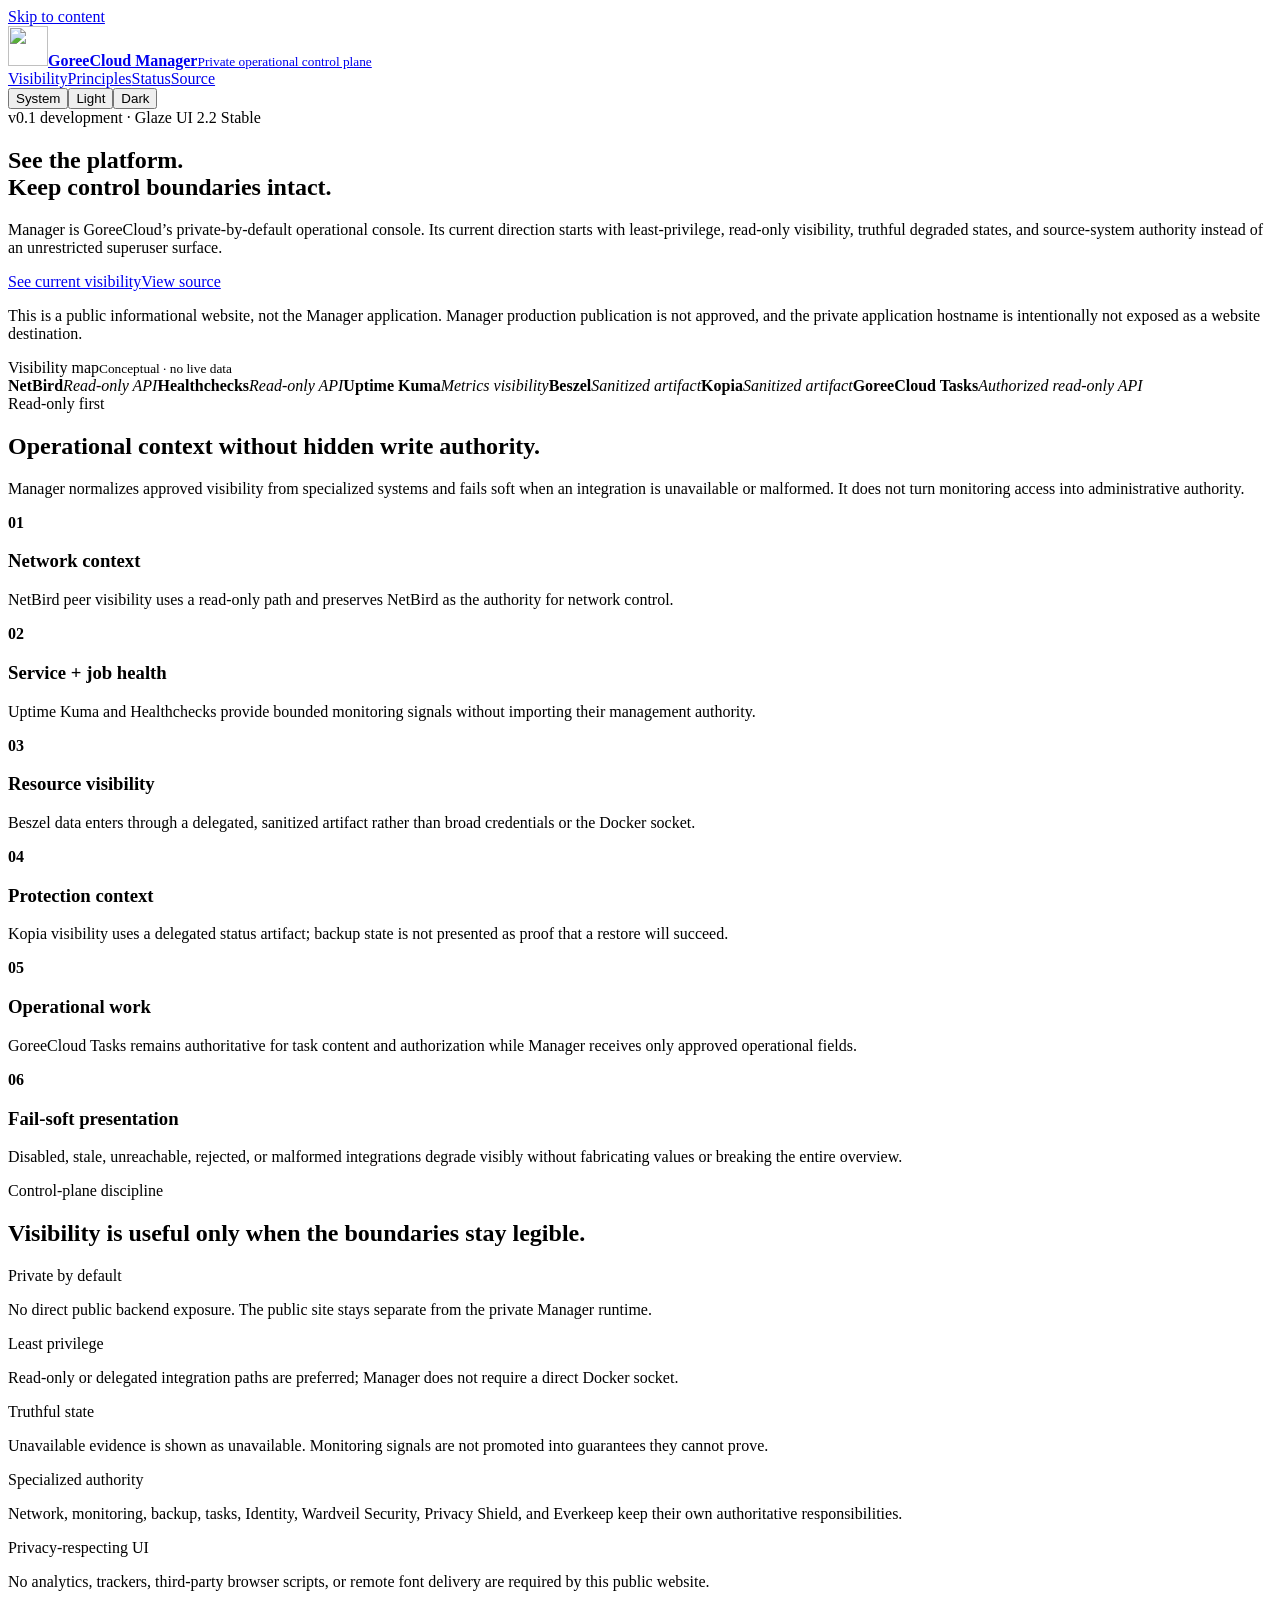
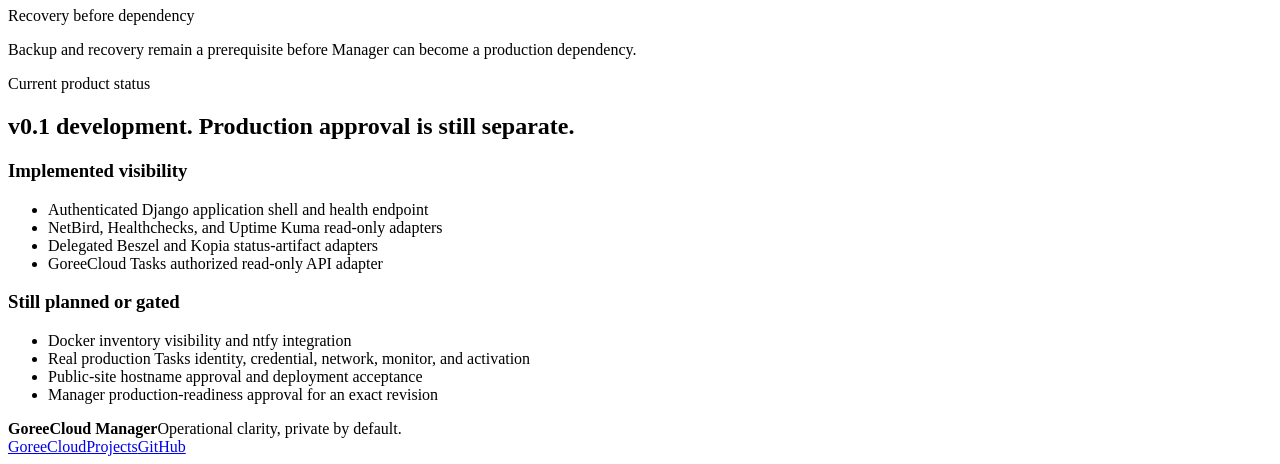
==== website/index.html @ bc3eeff7 "Build Manager public website on Glaze UI 2.2 Stable" ====
<!doctype html>
<html lang="en" data-theme="system" data-glaze-version="2.2.0" data-glaze-clarity="balanced" data-glaze-expression="quiet">
<head>
  <meta charset="utf-8"><meta name="viewport" content="width=device-width,initial-scale=1,viewport-fit=cover"><meta name="color-scheme" content="light dark">
  <meta name="description" content="GoreeCloud Manager is the private-by-default operational control plane for read-only platform visibility, least-privilege integration, and explicit production boundaries.">
  <meta name="goreecloud-glaze-ui" content="2.2.0"><meta name="robots" content="noindex,nofollow,noarchive">
  <link rel="icon" href="/assets/manager-mark.svg" type="image/svg+xml">
  <title>GoreeCloud Manager — Operational clarity without collapsed authority</title>
  <link rel="stylesheet" href="/assets/glaze.css">
  <link rel="stylesheet" href="/assets/glaze.controls.css">
  <link rel="stylesheet" href="/assets/glaze.expressive.css">
  <link rel="stylesheet" href="/assets/glaze.formfactors.css">
  <link rel="stylesheet" href="/assets/glaze.accessibility.css">
  <link rel="stylesheet" href="/assets/glaze.color.css">
  <link rel="stylesheet" href="/assets/glaze.motion.css">
  <link rel="stylesheet" href="/assets/glaze.materials.css">
  <link rel="stylesheet" href="/assets/glaze.layout.css">
  <link rel="stylesheet" href="/assets/glaze.states.css">
  <link rel="stylesheet" href="/assets/glaze.workspace.candidate.css">
  <link rel="stylesheet" href="/assets/glaze-2.candidate.css">
  <link rel="stylesheet" href="/assets/glaze-2.foldable.candidate.css">
  <link rel="stylesheet" href="/assets/glaze-2.emerging.candidate.css">
  <link rel="stylesheet" href="/assets/glaze-2.2.0.css">
  <link rel="stylesheet" href="/assets/site.css">
</head>
<body class="glaze-canvas product-manager">
<a class="skip-link" href="#main">Skip to content</a>
<header class="site-header glaze-material-soft"><div class="shell header-row">
  <a class="brand glaze-focusable" href="#top" aria-label="GoreeCloud Manager website home"><img src="/assets/manager-mark.svg" width="40" height="40" alt=""><span><strong>GoreeCloud Manager</strong><small>Private operational control plane</small></span></a>
  <nav aria-label="Primary"><a href="#visibility">Visibility</a><a href="#principles">Principles</a><a href="#status">Status</a><a href="https://github.com/GoreeCloud/goreecloud-manager">Source</a></nav>
  <div class="theme-group" role="group" aria-label="Appearance"><button type="button" data-theme-choice="system" aria-pressed="true">System</button><button type="button" data-theme-choice="light" aria-pressed="false">Light</button><button type="button" data-theme-choice="dark" aria-pressed="false">Dark</button></div>
</div></header>
<main id="main" class="shell" tabindex="-1">
<section class="hero manager-hero glaze-surface-raised" id="top"><div class="hero-copy"><span class="eyebrow">v0.1 development · Glaze UI 2.2 Stable</span><h1>See the platform.<br><span>Keep control boundaries intact.</span></h1><p>Manager is GoreeCloud’s private-by-default operational console. Its current direction starts with least-privilege, read-only visibility, truthful degraded states, and source-system authority instead of an unrestricted superuser surface.</p><div class="actions"><a class="glaze-button" data-variant="emphasis" href="#visibility">See current visibility</a><a class="glaze-button" data-variant="soft" href="https://github.com/GoreeCloud/goreecloud-manager">View source</a></div><p class="truth-note">This is a public informational website, not the Manager application. Manager production publication is not approved, and the private application hostname is intentionally not exposed as a website destination.</p></div>
<div class="manager-visual glaze-material-deep" aria-label="Conceptual Manager visibility surface"><div class="visual-head"><span>Visibility map</span><small>Conceptual · no live data</small></div><div class="visual-list"><span><b>NetBird</b><em>Read-only API</em></span><span><b>Healthchecks</b><em>Read-only API</em></span><span><b>Uptime Kuma</b><em>Metrics visibility</em></span><span><b>Beszel</b><em>Sanitized artifact</em></span><span><b>Kopia</b><em>Sanitized artifact</em></span><span><b>GoreeCloud Tasks</b><em>Authorized read-only API</em></span></div></div></section>
<section class="section-block" id="visibility"><div class="section-heading"><span class="eyebrow">Read-only first</span><h2>Operational context without hidden write authority.</h2><p>Manager normalizes approved visibility from specialized systems and fails soft when an integration is unavailable or malformed. It does not turn monitoring access into administrative authority.</p></div><div class="cap-grid"><article class="glaze-card glaze-surface"><b>01</b><h3>Network context</h3><p>NetBird peer visibility uses a read-only path and preserves NetBird as the authority for network control.</p></article><article class="glaze-card glaze-surface-raised"><b>02</b><h3>Service + job health</h3><p>Uptime Kuma and Healthchecks provide bounded monitoring signals without importing their management authority.</p></article><article class="glaze-card glaze-material-soft"><b>03</b><h3>Resource visibility</h3><p>Beszel data enters through a delegated, sanitized artifact rather than broad credentials or the Docker socket.</p></article><article class="glaze-card glaze-surface"><b>04</b><h3>Protection context</h3><p>Kopia visibility uses a delegated status artifact; backup state is not presented as proof that a restore will succeed.</p></article><article class="glaze-card glaze-surface-raised"><b>05</b><h3>Operational work</h3><p>GoreeCloud Tasks remains authoritative for task content and authorization while Manager receives only approved operational fields.</p></article><article class="glaze-card glaze-material-soft"><b>06</b><h3>Fail-soft presentation</h3><p>Disabled, stale, unreachable, rejected, or malformed integrations degrade visibly without fabricating values or breaking the entire overview.</p></article></div></section>
<section class="section-block" id="principles"><div class="section-heading"><span class="eyebrow">Control-plane discipline</span><h2>Visibility is useful only when the boundaries stay legible.</h2></div><div class="principle-grid"><article><span>Private by default</span><p>No direct public backend exposure. The public site stays separate from the private Manager runtime.</p></article><article><span>Least privilege</span><p>Read-only or delegated integration paths are preferred; Manager does not require a direct Docker socket.</p></article><article><span>Truthful state</span><p>Unavailable evidence is shown as unavailable. Monitoring signals are not promoted into guarantees they cannot prove.</p></article><article><span>Specialized authority</span><p>Network, monitoring, backup, tasks, Identity, Wardveil Security, Privacy Shield, and Everkeep keep their own authoritative responsibilities.</p></article><article><span>Privacy-respecting UI</span><p>No analytics, trackers, third-party browser scripts, or remote font delivery are required by this public website.</p></article><article><span>Recovery before dependency</span><p>Backup and recovery remain a prerequisite before Manager can become a production dependency.</p></article></div></section>
<section class="section-block" id="status"><div class="status-card glaze-surface-raised"><div><span class="eyebrow">Current product status</span><h2>v0.1 development. Production approval is still separate.</h2></div><div class="status-grid"><article><h3>Implemented visibility</h3><ul><li>Authenticated Django application shell and health endpoint</li><li>NetBird, Healthchecks, and Uptime Kuma read-only adapters</li><li>Delegated Beszel and Kopia status-artifact adapters</li><li>GoreeCloud Tasks authorized read-only API adapter</li></ul></article><article><h3>Still planned or gated</h3><ul><li>Docker inventory visibility and ntfy integration</li><li>Real production Tasks identity, credential, network, monitor, and activation</li><li>Public-site hostname approval and deployment acceptance</li><li>Manager production-readiness approval for an exact revision</li></ul></article></div></div></section>
</main>
<footer><div class="shell footer-row"><div><strong>GoreeCloud Manager</strong><span>Operational clarity, private by default.</span></div><nav aria-label="Footer"><a href="https://www.goreecloud.com/">GoreeCloud</a><a href="https://projects.goreecloud.com/">Projects</a><a href="https://github.com/GoreeCloud/goreecloud-manager">GitHub</a></nav></div></footer>
<script src="/assets/site.js" defer></script>
</body></html>
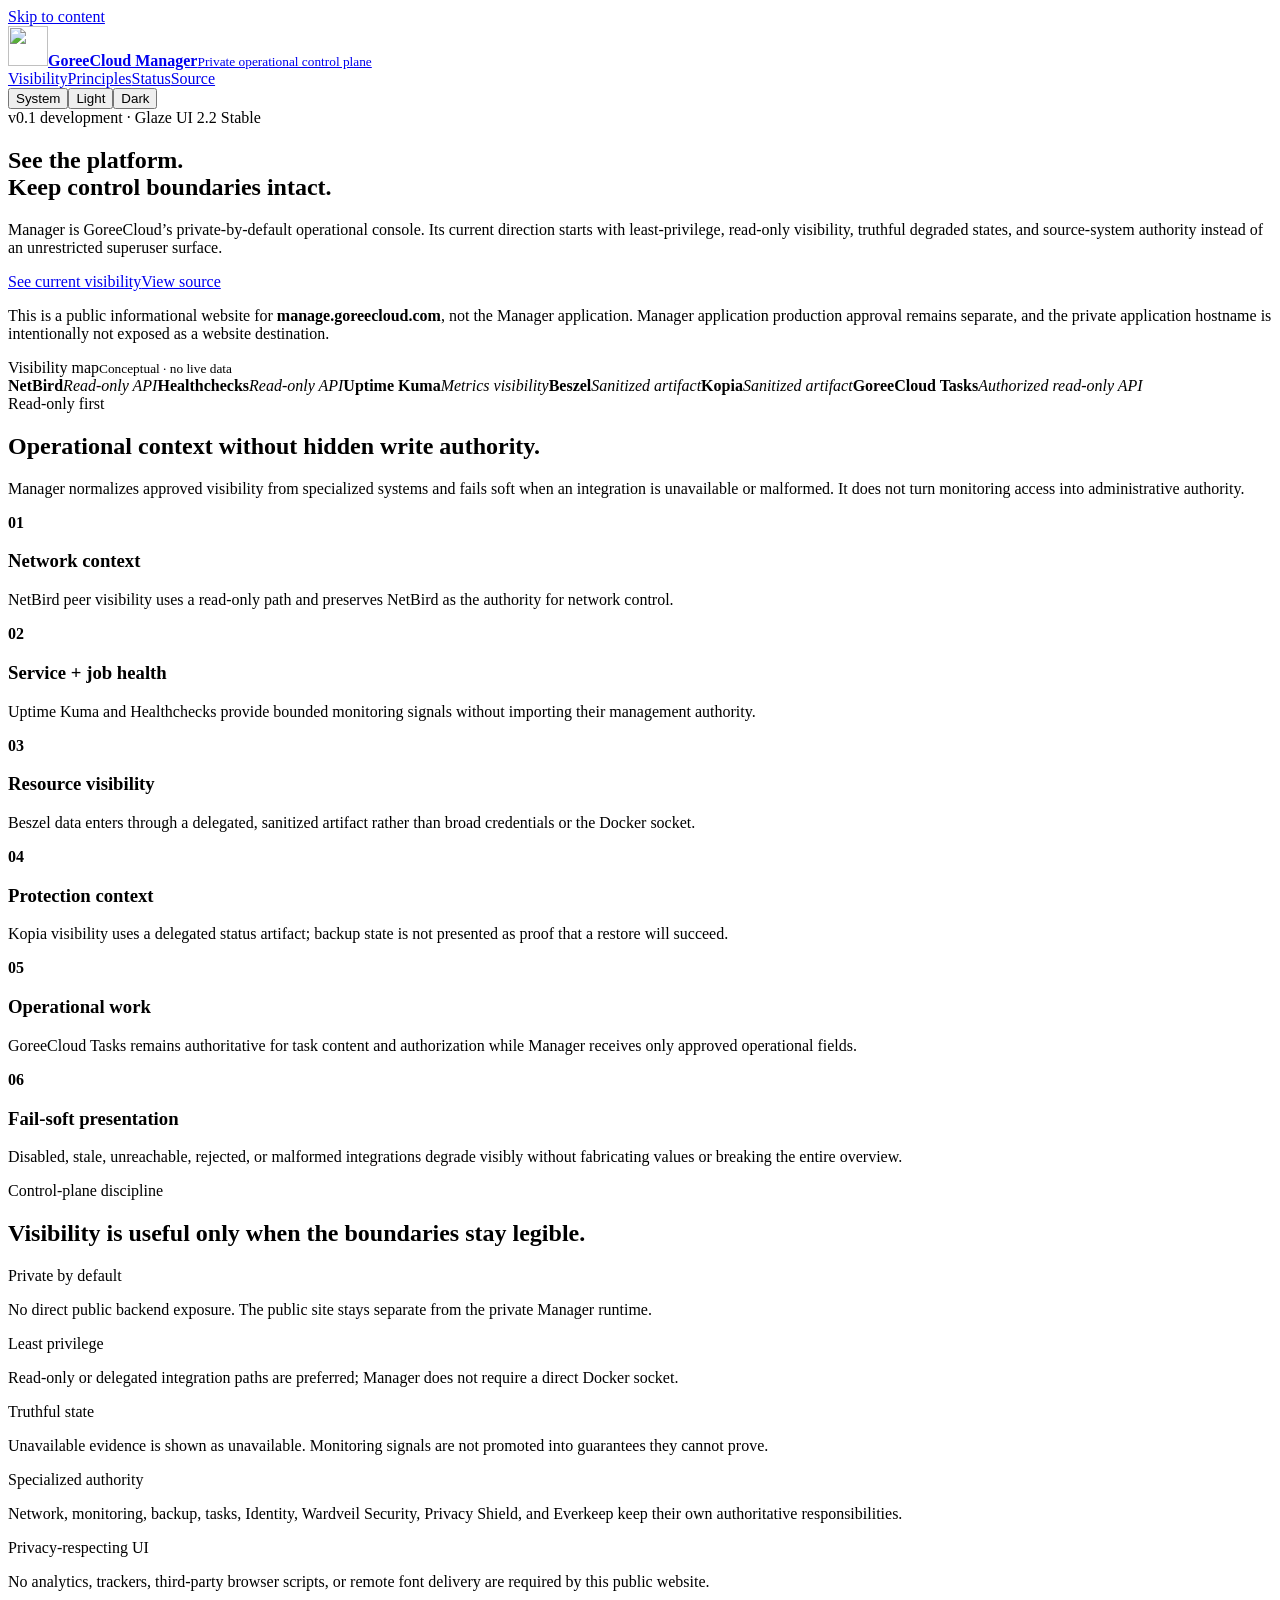
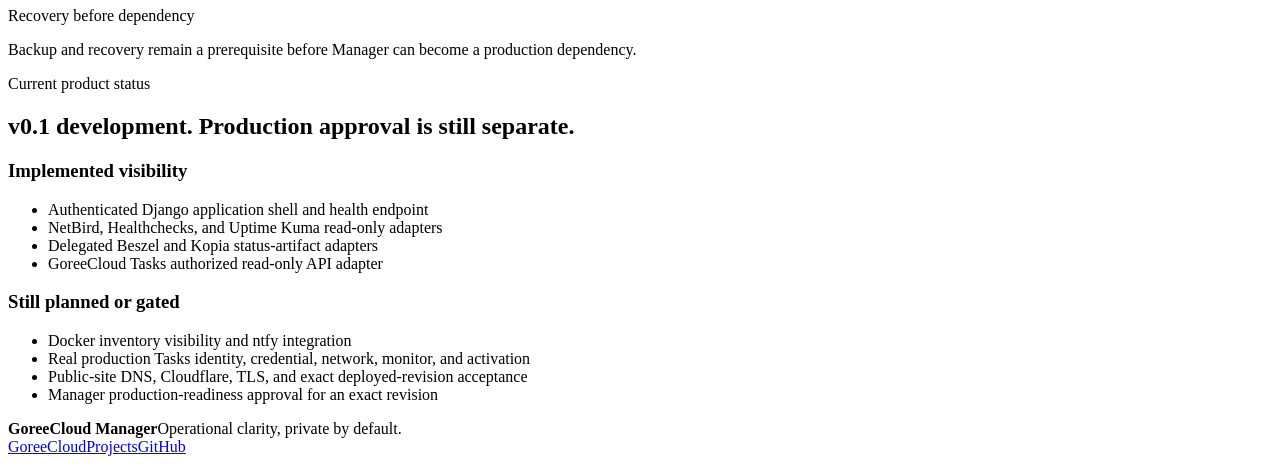
==== commit cbae6315: "Use manage.goreecloud.com as Manager public canonical" ====
--- a/website/index.html
+++ b/website/index.html
@@ -4,6 +4,7 @@
   <meta charset="utf-8"><meta name="viewport" content="width=device-width,initial-scale=1,viewport-fit=cover"><meta name="color-scheme" content="light dark">
   <meta name="description" content="GoreeCloud Manager is the private-by-default operational control plane for read-only platform visibility, least-privilege integration, and explicit production boundaries.">
   <meta name="goreecloud-glaze-ui" content="2.2.0"><meta name="robots" content="noindex,nofollow,noarchive">
+  <link rel="canonical" href="https://manage.goreecloud.com/">
   <link rel="icon" href="/assets/manager-mark.svg" type="image/svg+xml">
   <title>GoreeCloud Manager — Operational clarity without collapsed authority</title>
   <link rel="stylesheet" href="/assets/glaze.css">
@@ -31,11 +32,11 @@
   <div class="theme-group" role="group" aria-label="Appearance"><button type="button" data-theme-choice="system" aria-pressed="true">System</button><button type="button" data-theme-choice="light" aria-pressed="false">Light</button><button type="button" data-theme-choice="dark" aria-pressed="false">Dark</button></div>
 </div></header>
 <main id="main" class="shell" tabindex="-1">
-<section class="hero manager-hero glaze-surface-raised" id="top"><div class="hero-copy"><span class="eyebrow">v0.1 development · Glaze UI 2.2 Stable</span><h1>See the platform.<br><span>Keep control boundaries intact.</span></h1><p>Manager is GoreeCloud’s private-by-default operational console. Its current direction starts with least-privilege, read-only visibility, truthful degraded states, and source-system authority instead of an unrestricted superuser surface.</p><div class="actions"><a class="glaze-button" data-variant="emphasis" href="#visibility">See current visibility</a><a class="glaze-button" data-variant="soft" href="https://github.com/GoreeCloud/goreecloud-manager">View source</a></div><p class="truth-note">This is a public informational website, not the Manager application. Manager production publication is not approved, and the private application hostname is intentionally not exposed as a website destination.</p></div>
+<section class="hero manager-hero glaze-surface-raised" id="top"><div class="hero-copy"><span class="eyebrow">v0.1 development · Glaze UI 2.2 Stable</span><h1>See the platform.<br><span>Keep control boundaries intact.</span></h1><p>Manager is GoreeCloud’s private-by-default operational console. Its current direction starts with least-privilege, read-only visibility, truthful degraded states, and source-system authority instead of an unrestricted superuser surface.</p><div class="actions"><a class="glaze-button" data-variant="emphasis" href="#visibility">See current visibility</a><a class="glaze-button" data-variant="soft" href="https://github.com/GoreeCloud/goreecloud-manager">View source</a></div><p class="truth-note">This is a public informational website for <strong>manage.goreecloud.com</strong>, not the Manager application. Manager application production approval remains separate, and the private application hostname is intentionally not exposed as a website destination.</p></div>
 <div class="manager-visual glaze-material-deep" aria-label="Conceptual Manager visibility surface"><div class="visual-head"><span>Visibility map</span><small>Conceptual · no live data</small></div><div class="visual-list"><span><b>NetBird</b><em>Read-only API</em></span><span><b>Healthchecks</b><em>Read-only API</em></span><span><b>Uptime Kuma</b><em>Metrics visibility</em></span><span><b>Beszel</b><em>Sanitized artifact</em></span><span><b>Kopia</b><em>Sanitized artifact</em></span><span><b>GoreeCloud Tasks</b><em>Authorized read-only API</em></span></div></div></section>
 <section class="section-block" id="visibility"><div class="section-heading"><span class="eyebrow">Read-only first</span><h2>Operational context without hidden write authority.</h2><p>Manager normalizes approved visibility from specialized systems and fails soft when an integration is unavailable or malformed. It does not turn monitoring access into administrative authority.</p></div><div class="cap-grid"><article class="glaze-card glaze-surface"><b>01</b><h3>Network context</h3><p>NetBird peer visibility uses a read-only path and preserves NetBird as the authority for network control.</p></article><article class="glaze-card glaze-surface-raised"><b>02</b><h3>Service + job health</h3><p>Uptime Kuma and Healthchecks provide bounded monitoring signals without importing their management authority.</p></article><article class="glaze-card glaze-material-soft"><b>03</b><h3>Resource visibility</h3><p>Beszel data enters through a delegated, sanitized artifact rather than broad credentials or the Docker socket.</p></article><article class="glaze-card glaze-surface"><b>04</b><h3>Protection context</h3><p>Kopia visibility uses a delegated status artifact; backup state is not presented as proof that a restore will succeed.</p></article><article class="glaze-card glaze-surface-raised"><b>05</b><h3>Operational work</h3><p>GoreeCloud Tasks remains authoritative for task content and authorization while Manager receives only approved operational fields.</p></article><article class="glaze-card glaze-material-soft"><b>06</b><h3>Fail-soft presentation</h3><p>Disabled, stale, unreachable, rejected, or malformed integrations degrade visibly without fabricating values or breaking the entire overview.</p></article></div></section>
 <section class="section-block" id="principles"><div class="section-heading"><span class="eyebrow">Control-plane discipline</span><h2>Visibility is useful only when the boundaries stay legible.</h2></div><div class="principle-grid"><article><span>Private by default</span><p>No direct public backend exposure. The public site stays separate from the private Manager runtime.</p></article><article><span>Least privilege</span><p>Read-only or delegated integration paths are preferred; Manager does not require a direct Docker socket.</p></article><article><span>Truthful state</span><p>Unavailable evidence is shown as unavailable. Monitoring signals are not promoted into guarantees they cannot prove.</p></article><article><span>Specialized authority</span><p>Network, monitoring, backup, tasks, Identity, Wardveil Security, Privacy Shield, and Everkeep keep their own authoritative responsibilities.</p></article><article><span>Privacy-respecting UI</span><p>No analytics, trackers, third-party browser scripts, or remote font delivery are required by this public website.</p></article><article><span>Recovery before dependency</span><p>Backup and recovery remain a prerequisite before Manager can become a production dependency.</p></article></div></section>
-<section class="section-block" id="status"><div class="status-card glaze-surface-raised"><div><span class="eyebrow">Current product status</span><h2>v0.1 development. Production approval is still separate.</h2></div><div class="status-grid"><article><h3>Implemented visibility</h3><ul><li>Authenticated Django application shell and health endpoint</li><li>NetBird, Healthchecks, and Uptime Kuma read-only adapters</li><li>Delegated Beszel and Kopia status-artifact adapters</li><li>GoreeCloud Tasks authorized read-only API adapter</li></ul></article><article><h3>Still planned or gated</h3><ul><li>Docker inventory visibility and ntfy integration</li><li>Real production Tasks identity, credential, network, monitor, and activation</li><li>Public-site hostname approval and deployment acceptance</li><li>Manager production-readiness approval for an exact revision</li></ul></article></div></div></section>
+<section class="section-block" id="status"><div class="status-card glaze-surface-raised"><div><span class="eyebrow">Current product status</span><h2>v0.1 development. Production approval is still separate.</h2></div><div class="status-grid"><article><h3>Implemented visibility</h3><ul><li>Authenticated Django application shell and health endpoint</li><li>NetBird, Healthchecks, and Uptime Kuma read-only adapters</li><li>Delegated Beszel and Kopia status-artifact adapters</li><li>GoreeCloud Tasks authorized read-only API adapter</li></ul></article><article><h3>Still planned or gated</h3><ul><li>Docker inventory visibility and ntfy integration</li><li>Real production Tasks identity, credential, network, monitor, and activation</li><li>Public-site DNS, Cloudflare, TLS, and exact deployed-revision acceptance</li><li>Manager production-readiness approval for an exact revision</li></ul></article></div></div></section>
 </main>
 <footer><div class="shell footer-row"><div><strong>GoreeCloud Manager</strong><span>Operational clarity, private by default.</span></div><nav aria-label="Footer"><a href="https://www.goreecloud.com/">GoreeCloud</a><a href="https://projects.goreecloud.com/">Projects</a><a href="https://github.com/GoreeCloud/goreecloud-manager">GitHub</a></nav></div></footer>
 <script src="/assets/site.js" defer></script>
